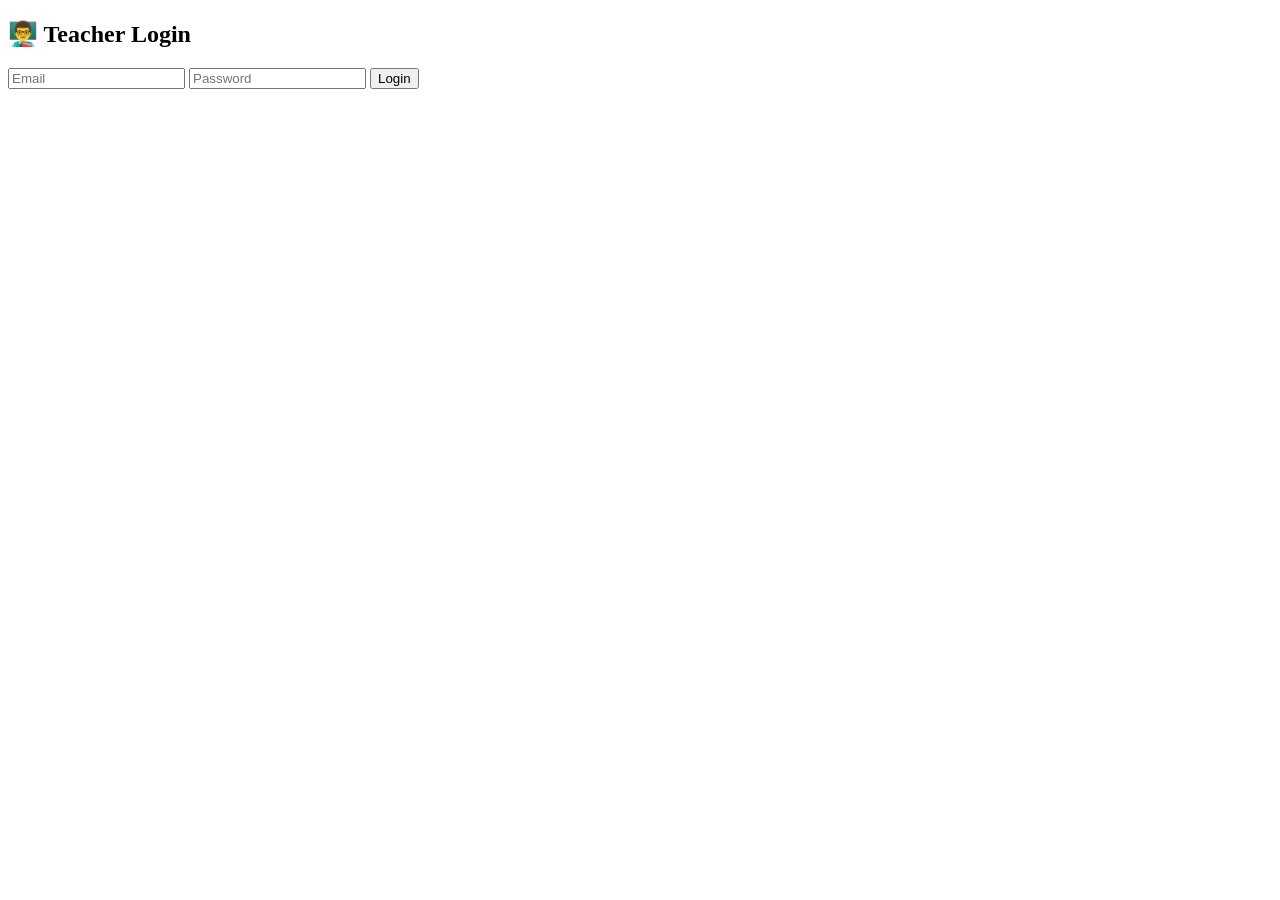
==== teacher-login.html @ 7f362457 "Add files via upload" ====
<!DOCTYPE html>
<html>
<head>
<title>Teacher Login</title>
</head>
<body>

<h2>👨‍🏫 Teacher Login</h2>

<input id="email" placeholder="Email">
<input id="pass" type="password" placeholder="Password">

<button onclick="teacherLogin()">Login</button>

<script>

function teacherLogin(){

 let teacher=
 JSON.parse(localStorage.getItem("teacher"));

 let email=
 document.getElementById("email").value;

 let pass=
 document.getElementById("pass").value;

 if(
 teacher &&
 teacher.email===email &&
 teacher.pass===pass
 ){

   localStorage.setItem(
   "teacherLogin",
   "true"
   );

   window.location.href=
   "teacher-portal.html";

 }else{

   alert("Invalid Login");

 }

}

</script>

</body>
</html>
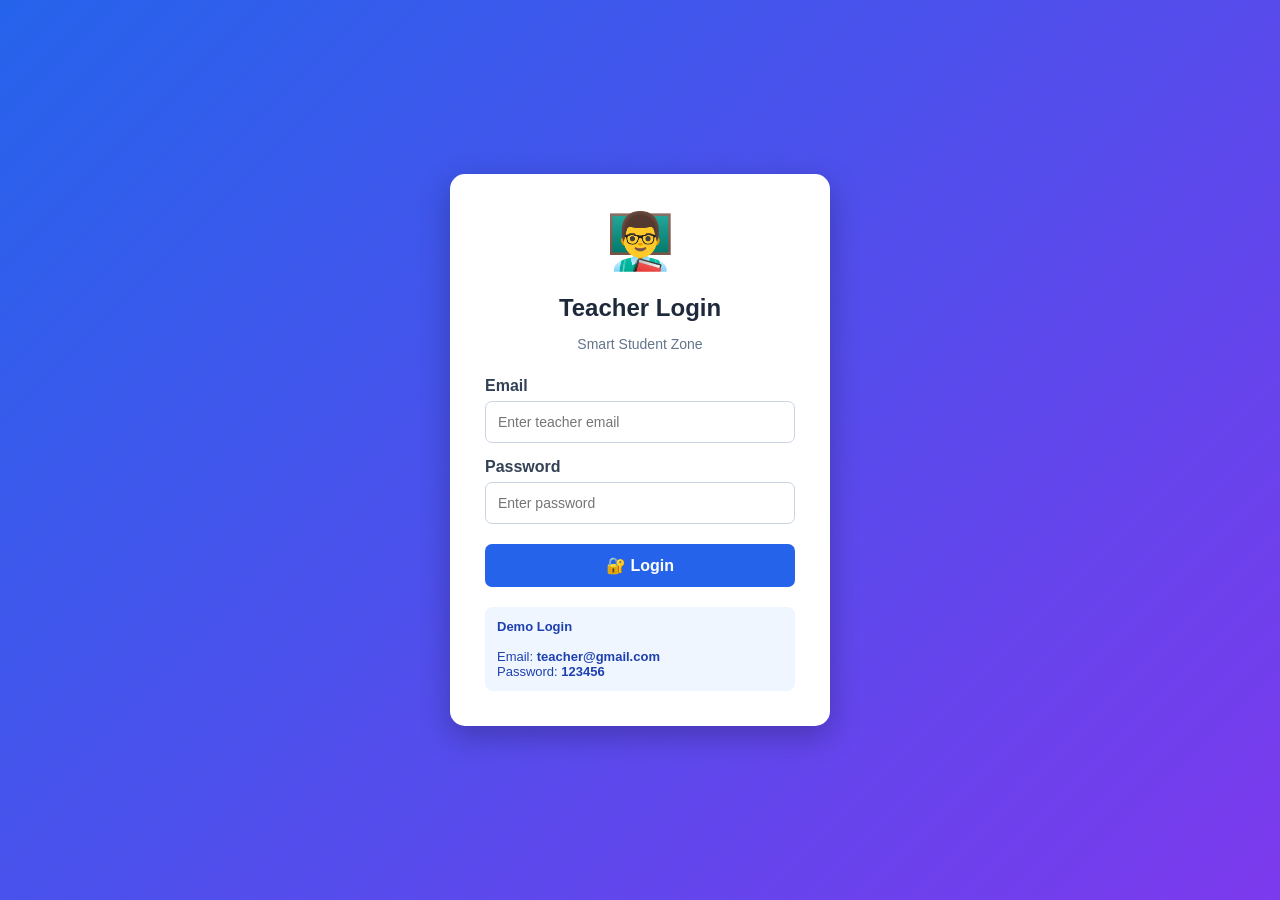
==== commit 0bd3710a: "Update teacher-login.html" ====
--- a/teacher-login.html
+++ b/teacher-login.html
@@ -1,53 +1,393 @@
 <!DOCTYPE html>
-<html>
+<html lang="en">
+
 <head>
-<title>Teacher Login</title>
+
+<meta charset="UTF-8">
+
+<meta name="viewport"
+content="width=device-width, initial-scale=1.0">
+
+<title>Teacher Login - Smart Student Zone</title>
+
+<style>
+
+*{
+    box-sizing:border-box;
+}
+
+body{
+    margin:0;
+    min-height:100vh;
+
+    display:flex;
+    justify-content:center;
+    align-items:center;
+
+    font-family:Arial, sans-serif;
+
+    background:
+    linear-gradient(135deg,#2563eb,#7c3aed);
+}
+
+.login-box{
+
+    width:380px;
+
+    background:white;
+
+    padding:35px;
+
+    border-radius:15px;
+
+    box-shadow:
+    0 10px 30px
+    rgba(0,0,0,.25);
+
+}
+
+.logo{
+
+    text-align:center;
+
+    font-size:55px;
+
+    margin-bottom:5px;
+
+}
+
+h2{
+
+    text-align:center;
+
+    color:#1e293b;
+
+    margin-bottom:5px;
+
+}
+
+.subtitle{
+
+    text-align:center;
+
+    color:#64748b;
+
+    font-size:14px;
+
+    margin-bottom:25px;
+
+}
+
+label{
+
+    display:block;
+
+    margin-top:15px;
+
+    margin-bottom:6px;
+
+    font-weight:bold;
+
+    color:#334155;
+
+}
+
+input{
+
+    width:100%;
+
+    padding:12px;
+
+    border:
+    1px solid #cbd5e1;
+
+    border-radius:7px;
+
+    outline:none;
+
+    font-size:14px;
+
+}
+
+input:focus{
+
+    border-color:#2563eb;
+
+}
+
+button{
+
+    width:100%;
+
+    margin-top:20px;
+
+    padding:12px;
+
+    border:none;
+
+    border-radius:7px;
+
+    background:#2563eb;
+
+    color:white;
+
+    font-size:16px;
+
+    font-weight:bold;
+
+    cursor:pointer;
+
+}
+
+button:hover{
+
+    background:#1d4ed8;
+
+}
+
+.demo{
+
+    margin-top:20px;
+
+    padding:12px;
+
+    background:#eff6ff;
+
+    border-radius:8px;
+
+    font-size:13px;
+
+    color:#1e40af;
+
+}
+
+.error{
+
+    color:#dc2626;
+
+    text-align:center;
+
+    margin-top:15px;
+
+    font-size:14px;
+
+}
+
+</style>
+
 </head>
+
+
 <body>
 
-<h2>👨‍🏫 Teacher Login</h2>
-
-<input id="email" placeholder="Email">
-<input id="pass" type="password" placeholder="Password">
-
-<button onclick="teacherLogin()">Login</button>
+
+<div class="login-box">
+
+
+<div class="logo">
+    👨‍🏫
+</div>
+
+
+<h2>
+    Teacher Login
+</h2>
+
+
+<p class="subtitle">
+    Smart Student Zone
+</p>
+
+
+<label>
+    Email
+</label>
+
+<input
+    type="email"
+    id="email"
+    placeholder="Enter teacher email"
+>
+
+
+<label>
+    Password
+</label>
+
+<input
+    type="password"
+    id="pass"
+    placeholder="Enter password"
+>
+
+
+<button onclick="teacherLogin()">
+
+    🔐 Login
+
+</button>
+
+
+<p
+    id="error"
+    class="error">
+</p>
+
+
+<div class="demo">
+
+<strong>
+    Demo Login
+</strong>
+
+<br><br>
+
+Email:
+<strong>
+teacher@gmail.com
+</strong>
+
+<br>
+
+Password:
+<strong>
+123456
+</strong>
+
+</div>
+
+
+</div>
+
 
 <script>
 
+
+/* ==========================================
+   CREATE DEMO TEACHER
+========================================== */
+
+function createTeacher(){
+
+    let teacher =
+        localStorage.getItem(
+            "teacher"
+        );
+
+
+    if(!teacher){
+
+        const demoTeacher = {
+
+            name:
+                "Dr. Teacher",
+
+            email:
+                "teacher@gmail.com",
+
+            pass:
+                "123456"
+
+        };
+
+
+        localStorage.setItem(
+
+            "teacher",
+
+            JSON.stringify(
+                demoTeacher
+            )
+
+        );
+
+    }
+
+}
+
+
+/* ==========================================
+   LOGIN
+========================================== */
+
 function teacherLogin(){
 
- let teacher=
- JSON.parse(localStorage.getItem("teacher"));
-
- let email=
- document.getElementById("email").value;
-
- let pass=
- document.getElementById("pass").value;
-
- if(
- teacher &&
- teacher.email===email &&
- teacher.pass===pass
- ){
-
-   localStorage.setItem(
-   "teacherLogin",
-   "true"
-   );
-
-   window.location.href=
-   "teacher-portal.html";
-
- }else{
-
-   alert("Invalid Login");
-
- }
-
-}
+    let teacher =
+        JSON.parse(
+
+            localStorage.getItem(
+                "teacher"
+            )
+
+        );
+
+
+    let email =
+        document
+        .getElementById(
+            "email"
+        )
+        .value
+        .trim();
+
+
+    let pass =
+        document
+        .getElementById(
+            "pass"
+        )
+        .value;
+
+
+    let error =
+        document
+        .getElementById(
+            "error"
+        );
+
+
+    if(
+
+        teacher &&
+
+        teacher.email === email &&
+
+        teacher.pass === pass
+
+    ){
+
+        localStorage.setItem(
+
+            "teacherLogin",
+
+            "true"
+
+        );
+
+
+        window.location.href =
+            "teacher-portal.html";
+
+
+    }else{
+
+        error.innerHTML =
+            "❌ Invalid Email or Password";
+
+    }
+
+}
+
+
+/* ==========================================
+   INITIALIZE
+========================================== */
+
+createTeacher();
 
 </script>
 
+
 </body>
-</html>+
+</html>
